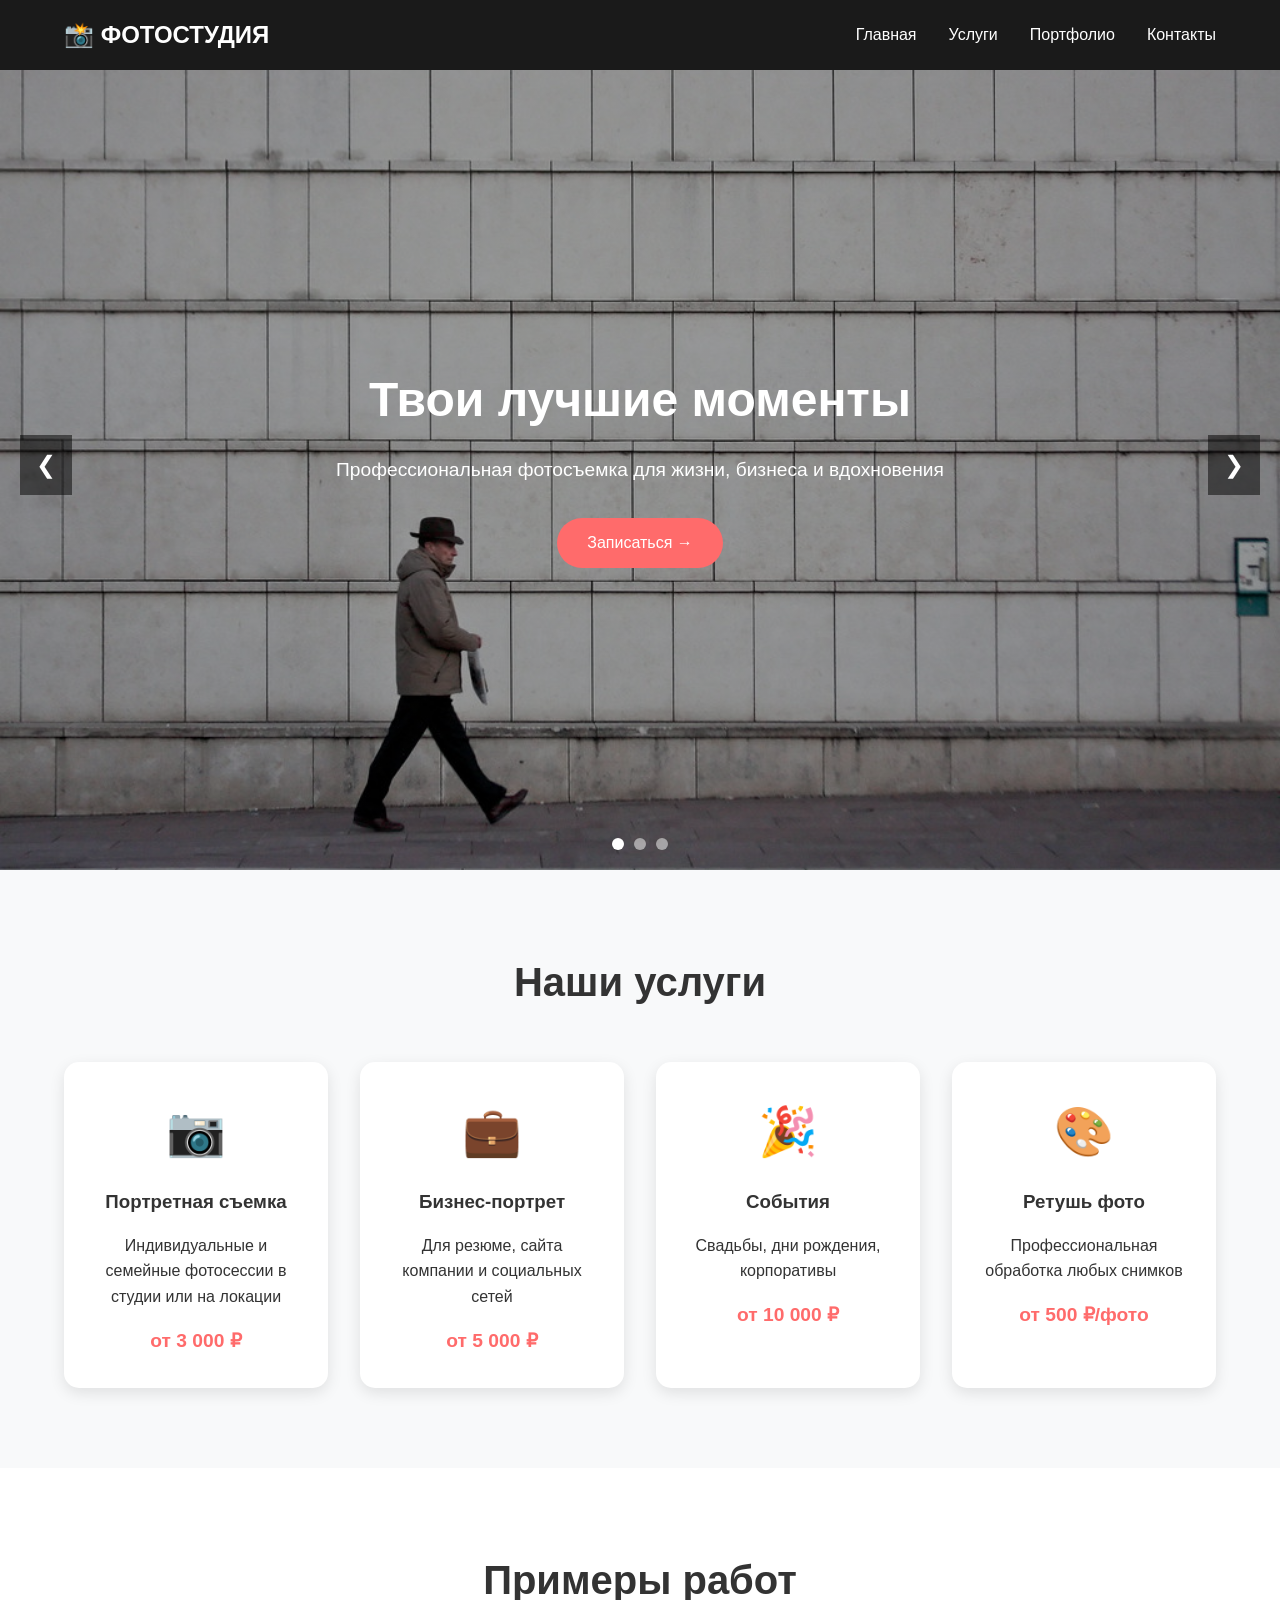
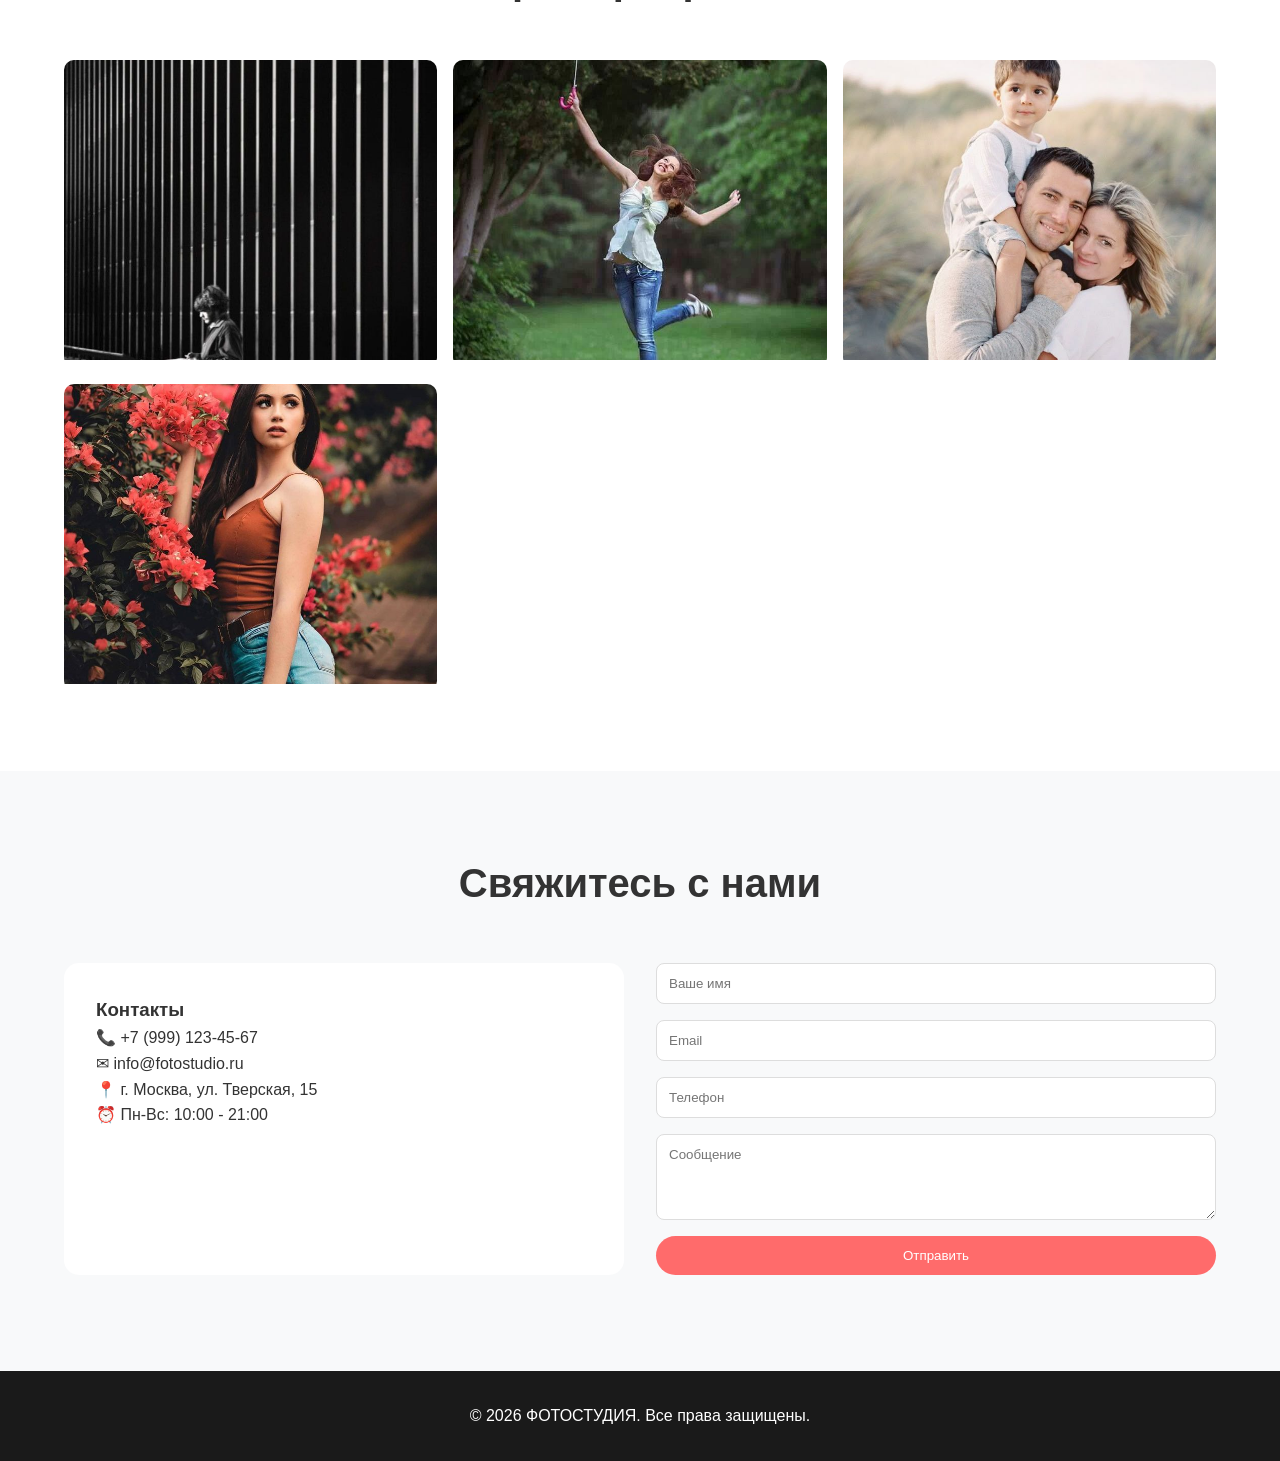
==== index.html @ b85321eb "Верный сайт" ====
﻿<!DOCTYPE html>
<html lang="ru">
<head>
    <meta charset="UTF-8">
    <meta name="viewport" content="width=device-width, initial-scale=1.0">
    <title>Фотостудия | Профессиональная фотосъемка</title>
    <link rel="stylesheet" href="css/style.css">
</head>
<body>
    <header>
        <nav>
            <div class="logo">
                <h1>📸 ФОТОСТУДИЯ</h1>
            </div>
            <ul class="nav-links">
                <li><a href="#home">Главная</a></li>
                <li><a href="#services">Услуги</a></li>
                <li><a href="#portfolio">Портфолио</a></li>
                <li><a href="#contact">Контакты</a></li>
            </ul>
        </nav>
    </header>

    <!-- СЛАЙДЕР -->
    <section id="home" class="hero-slider">
        <div class="slider-container">
            <div class="slide active" style="background-image: linear-gradient(rgba(0,0,0,0.4), rgba(0,0,0,0.4)), url('/images/slide1.jpg')">
                <div class="slide-content">
                    <h1>Твои лучшие моменты</h1>
                    <p>Профессиональная фотосъемка для жизни, бизнеса и вдохновения</p>
                    <a href="#contact" class="btn">Записаться →</a>
                </div>
            </div>
            <div class="slide" style="background-image: linear-gradient(rgba(0,0,0,0.4), rgba(0,0,0,0.4)), url('/images/slide2.jpg')">
                <div class="slide-content">
                    <h1>Студия с душой</h1>
                    <p>Современное оборудование и уютная атмосфера</p>
                    <a href="#contact" class="btn">Забронировать →</a>
                </div>
            </div>
            <div class="slide" style="background-image: linear-gradient(rgba(0,0,0,0.4), rgba(0,0,0,0.4)), url('/images/slide3.jpg')">
                <div class="slide-content">
                    <h1>Профессиональная съемка</h1>
                    <p>Поможем создать идеальные фото</p>
                    <a href="#contact" class="btn">Узнать цены →</a>
                </div>
            </div>
        </div>
        <button class="slider-btn prev" onclick="changeSlide(-1)">❮</button>
        <button class="slider-btn next" onclick="changeSlide(1)">❯</button>
        <div class="slider-dots">
            <span class="dot active" onclick="currentSlide(0)"></span>
            <span class="dot" onclick="currentSlide(1)"></span>
            <span class="dot" onclick="currentSlide(2)"></span>
        </div>
    </section>

    <!-- УСЛУГИ -->
    <section id="services" class="services">
        <h2>Наши услуги</h2>
        <div class="service-cards">
            <div class="card">
                <div class="card-icon">📷</div>
                <h3>Портретная съемка</h3>
                <p>Индивидуальные и семейные фотосессии в студии или на локации</p>
                <p class="price">от 3 000 ₽</p>
            </div>
            <div class="card">
                <div class="card-icon">💼</div>
                <h3>Бизнес-портрет</h3>
                <p>Для резюме, сайта компании и социальных сетей</p>
                <p class="price">от 5 000 ₽</p>
            </div>
            <div class="card">
                <div class="card-icon">🎉</div>
                <h3>События</h3>
                <p>Свадьбы, дни рождения, корпоративы</p>
                <p class="price">от 10 000 ₽</p>
            </div>
            <div class="card">
                <div class="card-icon">🎨</div>
                <h3>Ретушь фото</h3>
                <p>Профессиональная обработка любых снимков</p>
                <p class="price">от 500 ₽/фото</p>
            </div>
        </div>
    </section>

    <!-- ПОРТФОЛИО -->
    <section id="portfolio" class="portfolio">
        <h2>Примеры работ</h2>
        <div class="gallery">
            <div class="gallery-item">
                <img src="/images/portfolio1.jpg" alt="Фотосессия 1">
            </div>
            <div class="gallery-item">
                <img src="/images/portfolio2.jpg" alt="Фотосессия 2">
            </div>
            <div class="gallery-item">
                <img src="/images/portfolio3.jpg" alt="Фотосессия 3">
            </div>
            <div class="gallery-item">
                <img src="/images/portfolio4.jpg" alt="Фотосессия 4">
            </div>
        </div>
    </section>

    <!-- КОНТАКТЫ -->
    <section id="contact" class="contact">
        <h2>Свяжитесь с нами</h2>
        <div class="contact-container">
            <div class="contact-info">
                <h3>Контакты</h3>
                <p>📞 +7 (999) 123-45-67</p>
                <p>✉ info@fotostudio.ru</p>
                <p>📍 г. Москва, ул. Тверская, 15</p>
                <p>⏰ Пн-Вс: 10:00 - 21:00</p>
            </div>
            <form id="contact-form" class="contact-form">
                <input type="text" id="name" name="Name" placeholder="Ваше имя" required>
                <input type="email" id="email" name="Email" placeholder="Email" required>
                <input type="tel" id="phone" name="Phone" placeholder="Телефон">
                <textarea id="message" name="Message" placeholder="Сообщение" rows="4" required></textarea>
                <button type="submit" class="btn">Отправить</button>
            </form>
        </div>
        <div id="form-status" class="form-status"></div>
    </section>

    <footer>
        <p>© 2026 ФОТОСТУДИЯ. Все права защищены.</p>
    </footer>

    <script src="js/script.js"></script>
</body>
</html>
---- css/style.css ----
﻿* {
    margin: 0;
    padding: 0;
    box-sizing: border-box;
}

body {
    font-family: 'Segoe UI', Tahoma, Geneva, Verdana, sans-serif;
    line-height: 1.6;
    color: #333;
}

/* ШАПКА */
header {
    background: #1a1a1a;
    color: white;
    padding: 1rem 5%;
    position: fixed;
    width: 100%;
    top: 0;
    z-index: 100;
}

nav {
    display: flex;
    justify-content: space-between;
    align-items: center;
    max-width: 1200px;
    margin: 0 auto;
}

.logo h1 {
    font-size: 1.5rem;
}

.nav-links {
    display: flex;
    list-style: none;
    gap: 2rem;
}

    .nav-links a {
        color: white;
        text-decoration: none;
        transition: color 0.3s;
    }

        .nav-links a:hover {
            color: #ff6b6b;
        }

/* СЛАЙДЕР */
.hero-slider {
    position: relative;
    height: 90vh;
    margin-top: 60px;
    overflow: hidden;
}

.slider-container {
    position: relative;
    height: 100%;
}

.slide {
    position: absolute;
    top: 0;
    left: 0;
    width: 100%;
    height: 100%;
    background-size: cover;
    background-position: center;
    opacity: 0;
    transition: opacity 0.5s ease;
    display: flex;
    align-items: center;
    justify-content: center;
    text-align: center;
    color: white;
}

    .slide.active {
        opacity: 1;
    }

.slide-content h1 {
    font-size: 3rem;
    margin-bottom: 1rem;
}

.slide-content p {
    font-size: 1.2rem;
    margin-bottom: 2rem;
}

.slider-btn {
    position: absolute;
    top: 50%;
    transform: translateY(-50%);
    background: rgba(0,0,0,0.5);
    color: white;
    border: none;
    padding: 1rem;
    cursor: pointer;
    font-size: 1.5rem;
    z-index: 10;
    transition: background 0.3s;
}

    .slider-btn:hover {
        background: rgba(0,0,0,0.8);
    }

.prev {
    left: 20px;
}

.next {
    right: 20px;
}

.slider-dots {
    position: absolute;
    bottom: 20px;
    left: 50%;
    transform: translateX(-50%);
    display: flex;
    gap: 10px;
}

.dot {
    width: 12px;
    height: 12px;
    background: rgba(255,255,255,0.5);
    border-radius: 50%;
    cursor: pointer;
    transition: background 0.3s;
}

    .dot.active {
        background: white;
    }

.btn {
    display: inline-block;
    padding: 12px 30px;
    background: #ff6b6b;
    color: white;
    text-decoration: none;
    border-radius: 50px;
    transition: transform 0.3s, background 0.3s;
    border: none;
    cursor: pointer;
}

    .btn:hover {
        background: #ff5252;
        transform: translateY(-3px);
    }

/* УСЛУГИ */
.services {
    padding: 5rem 5%;
    background: #f8f9fa;
}

    .services h2 {
        text-align: center;
        font-size: 2.5rem;
        margin-bottom: 3rem;
    }

.service-cards {
    display: grid;
    grid-template-columns: repeat(auto-fit, minmax(250px, 1fr));
    gap: 2rem;
    max-width: 1200px;
    margin: 0 auto;
}

.card {
    background: white;
    padding: 2rem;
    border-radius: 15px;
    text-align: center;
    box-shadow: 0 5px 15px rgba(0,0,0,0.1);
    transition: transform 0.3s;
}

    .card:hover {
        transform: translateY(-10px);
    }

.card-icon {
    font-size: 3rem;
    margin-bottom: 1rem;
}

.card h3 {
    margin-bottom: 1rem;
    color: #333;
}

.price {
    margin-top: 1rem;
    font-size: 1.2rem;
    color: #ff6b6b;
    font-weight: bold;
}

/* ПОРТФОЛИО */
.portfolio {
    padding: 5rem 5%;
}

    .portfolio h2 {
        text-align: center;
        font-size: 2.5rem;
        margin-bottom: 3rem;
    }

.gallery {
    display: grid;
    grid-template-columns: repeat(auto-fit, minmax(300px, 1fr));
    gap: 1rem;
    max-width: 1200px;
    margin: 0 auto;
}

.gallery-item {
    overflow: hidden;
    border-radius: 10px;
}

    .gallery-item img {
        width: 100%;
        height: 300px;
        object-fit: cover;
        transition: transform 0.3s;
    }

        .gallery-item img:hover {
            transform: scale(1.05);
        }

/* КОНТАКТЫ */
.contact {
    padding: 5rem 5%;
    background: #f8f9fa;
}

    .contact h2 {
        text-align: center;
        font-size: 2.5rem;
        margin-bottom: 3rem;
    }

.contact-container {
    display: grid;
    grid-template-columns: 1fr 1fr;
    gap: 2rem;
    max-width: 1200px;
    margin: 0 auto;
}

.contact-info {
    background: white;
    padding: 2rem;
    border-radius: 15px;
}

.contact-form {
    display: flex;
    flex-direction: column;
    gap: 1rem;
}

    .contact-form input,
    .contact-form textarea {
        padding: 12px;
        border: 1px solid #ddd;
        border-radius: 8px;
        font-family: inherit;
    }

.form-status {
    text-align: center;
    margin-top: 1rem;
}

footer {
    background: #1a1a1a;
    color: white;
    text-align: center;
    padding: 2rem;
}

/* АДАПТАЦИЯ */
@media (max-width: 768px) {
    .nav-links {
        display: none;
    }

    .slide-content h1 {
        font-size: 2rem;
    }

    .contact-container {
        grid-template-columns: 1fr;
    }
}
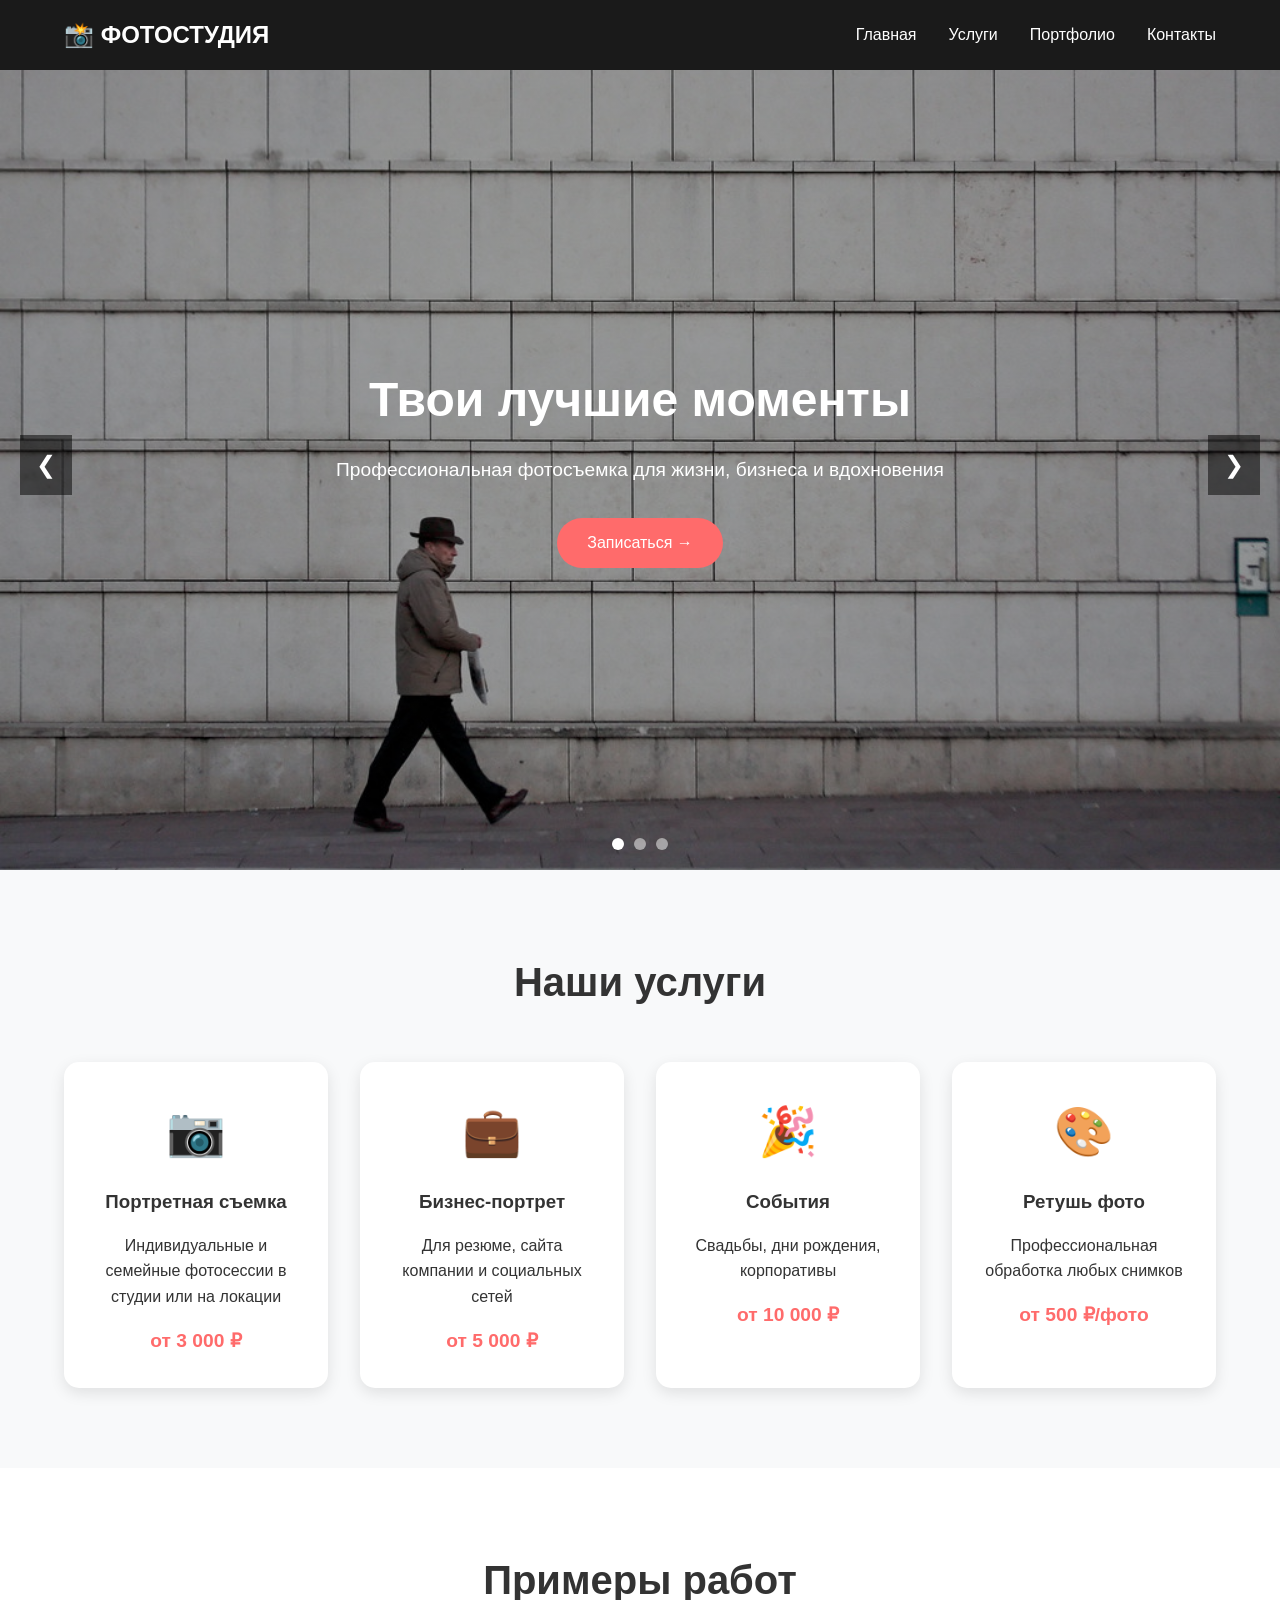
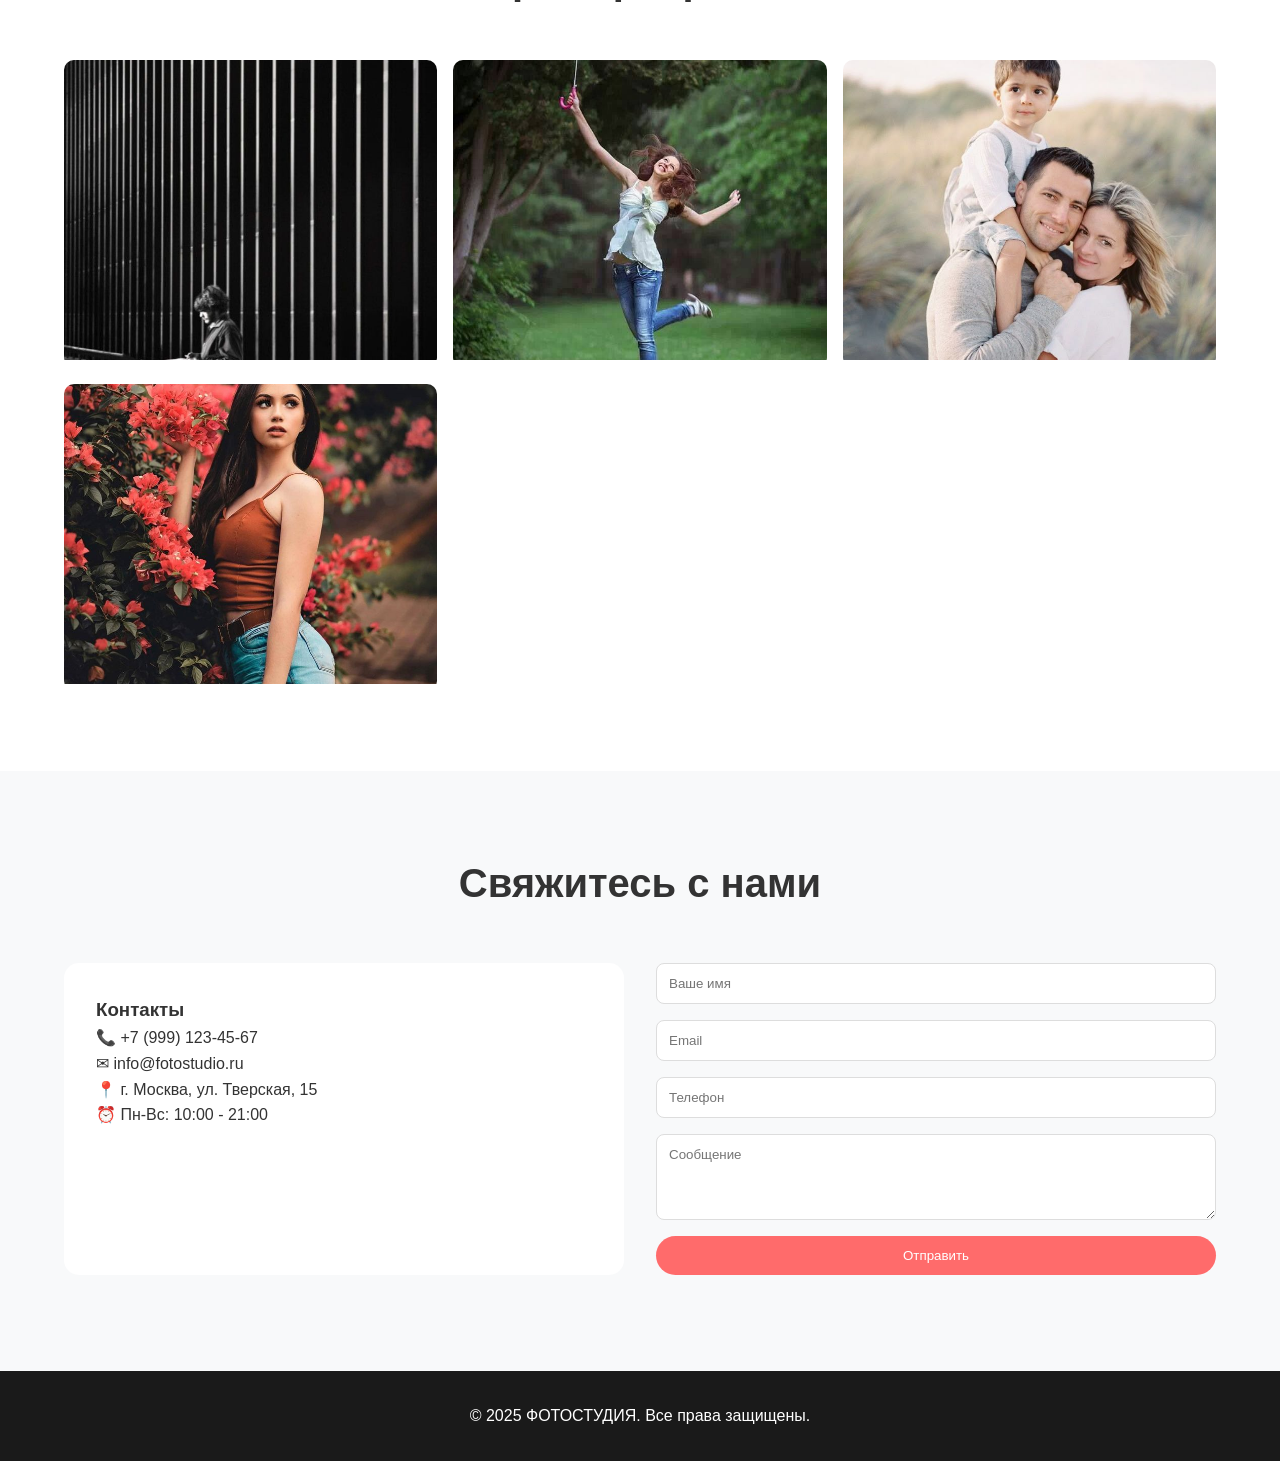
==== commit 7c0c9e49: "Update index.html" ====
--- a/index.html
+++ b/index.html
@@ -1,4 +1,4 @@
-﻿<!DOCTYPE html>
+<!DOCTYPE html>
 <html lang="ru">
 <head>
     <meta charset="UTF-8">
@@ -24,21 +24,21 @@
     <!-- СЛАЙДЕР -->
     <section id="home" class="hero-slider">
         <div class="slider-container">
-            <div class="slide active" style="background-image: linear-gradient(rgba(0,0,0,0.4), rgba(0,0,0,0.4)), url('/images/slide1.jpg')">
+            <div class="slide active" style="background-image: linear-gradient(rgba(0,0,0,0.4), rgba(0,0,0,0.4)), url('images/slide1.jpg')">
                 <div class="slide-content">
                     <h1>Твои лучшие моменты</h1>
                     <p>Профессиональная фотосъемка для жизни, бизнеса и вдохновения</p>
                     <a href="#contact" class="btn">Записаться →</a>
                 </div>
             </div>
-            <div class="slide" style="background-image: linear-gradient(rgba(0,0,0,0.4), rgba(0,0,0,0.4)), url('/images/slide2.jpg')">
+            <div class="slide" style="background-image: linear-gradient(rgba(0,0,0,0.4), rgba(0,0,0,0.4)), url('images/slide2.jpg')">
                 <div class="slide-content">
                     <h1>Студия с душой</h1>
                     <p>Современное оборудование и уютная атмосфера</p>
                     <a href="#contact" class="btn">Забронировать →</a>
                 </div>
             </div>
-            <div class="slide" style="background-image: linear-gradient(rgba(0,0,0,0.4), rgba(0,0,0,0.4)), url('/images/slide3.jpg')">
+            <div class="slide" style="background-image: linear-gradient(rgba(0,0,0,0.4), rgba(0,0,0,0.4)), url('images/slide3.jpg')">
                 <div class="slide-content">
                     <h1>Профессиональная съемка</h1>
                     <p>Поможем создать идеальные фото</p>
@@ -91,16 +91,16 @@
         <h2>Примеры работ</h2>
         <div class="gallery">
             <div class="gallery-item">
-                <img src="/images/portfolio1.jpg" alt="Фотосессия 1">
+                <img src="images/portfolio1.jpg" alt="Фотосессия 1">
             </div>
             <div class="gallery-item">
-                <img src="/images/portfolio2.jpg" alt="Фотосессия 2">
+                <img src="images/portfolio2.jpg" alt="Фотосессия 2">
             </div>
             <div class="gallery-item">
-                <img src="/images/portfolio3.jpg" alt="Фотосессия 3">
+                <img src="images/portfolio3.jpg" alt="Фотосессия 3">
             </div>
             <div class="gallery-item">
-                <img src="/images/portfolio4.jpg" alt="Фотосессия 4">
+                <img src="images/portfolio4.jpg" alt="Фотосессия 4">
             </div>
         </div>
     </section>
@@ -128,9 +128,9 @@
     </section>
 
     <footer>
-        <p>© 2026 ФОТОСТУДИЯ. Все права защищены.</p>
+        <p>© 2025 ФОТОСТУДИЯ. Все права защищены.</p>
     </footer>
 
     <script src="js/script.js"></script>
 </body>
-</html>+</html>
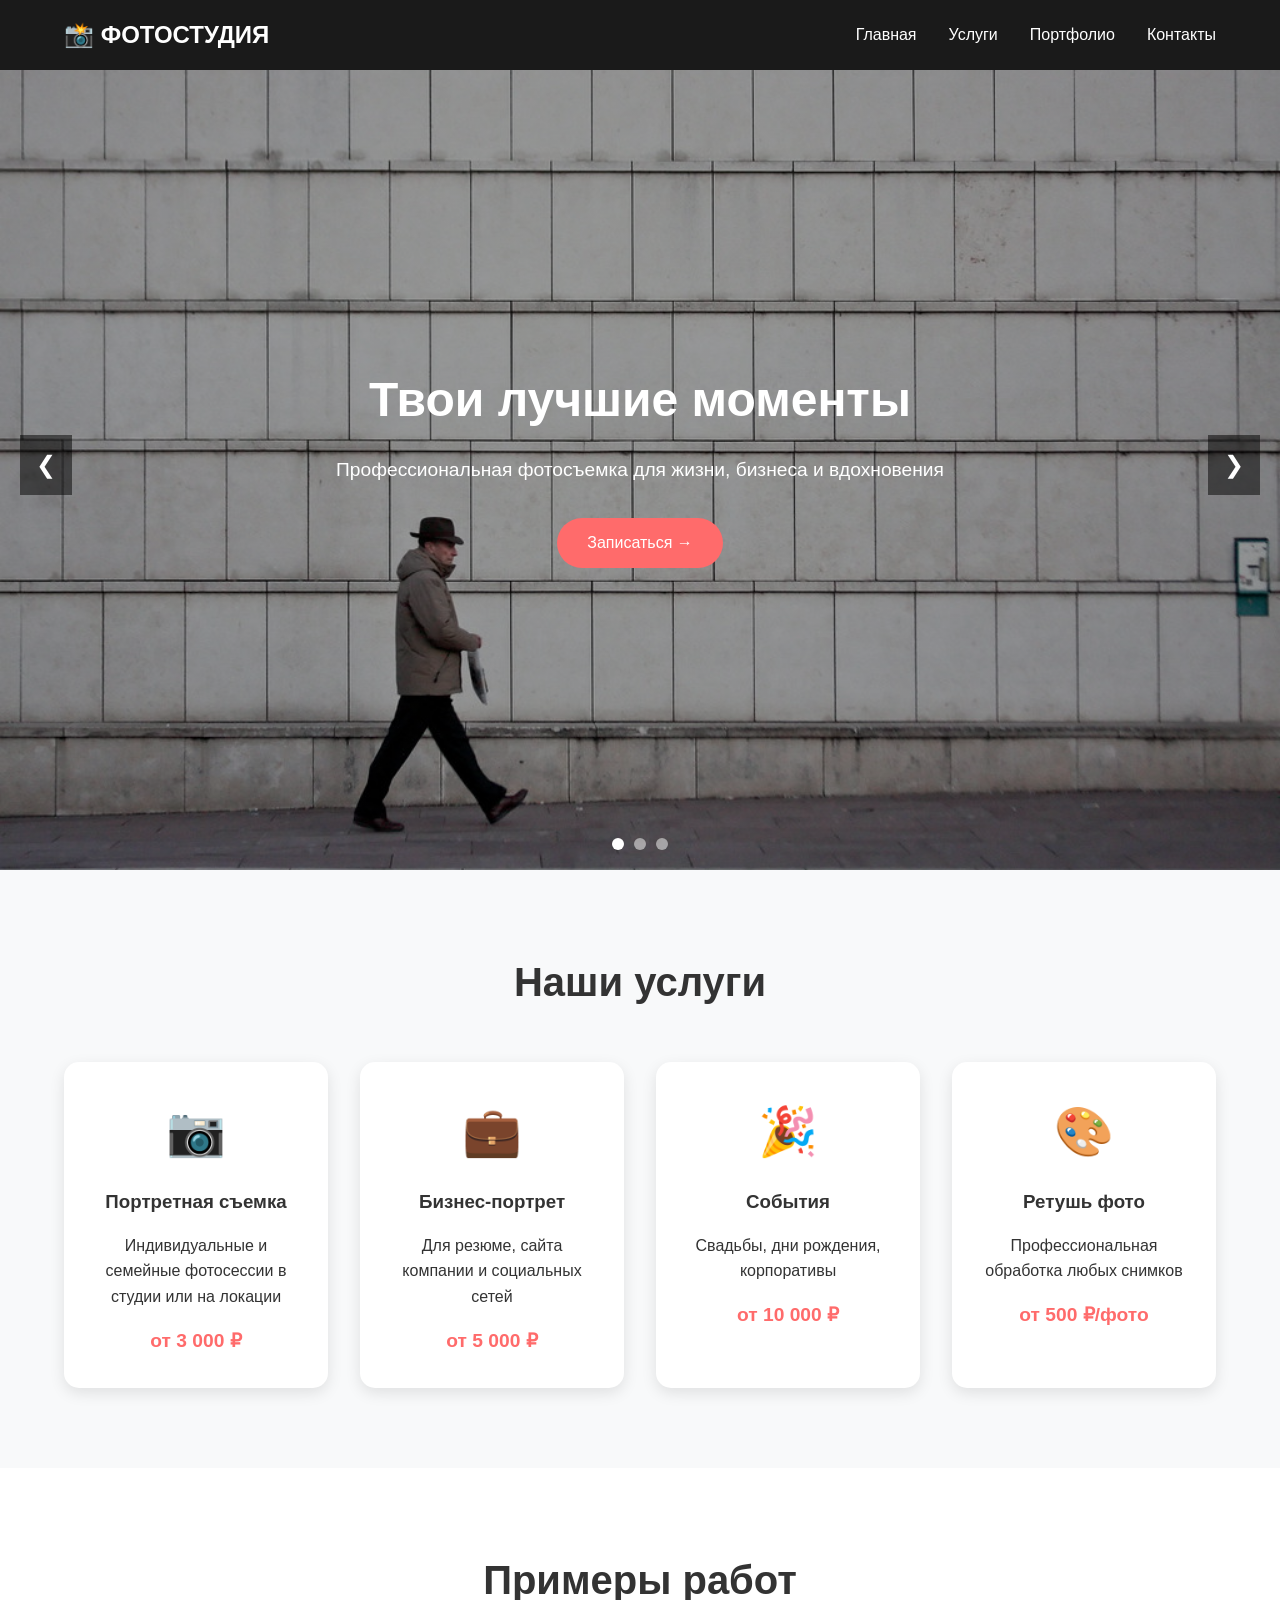
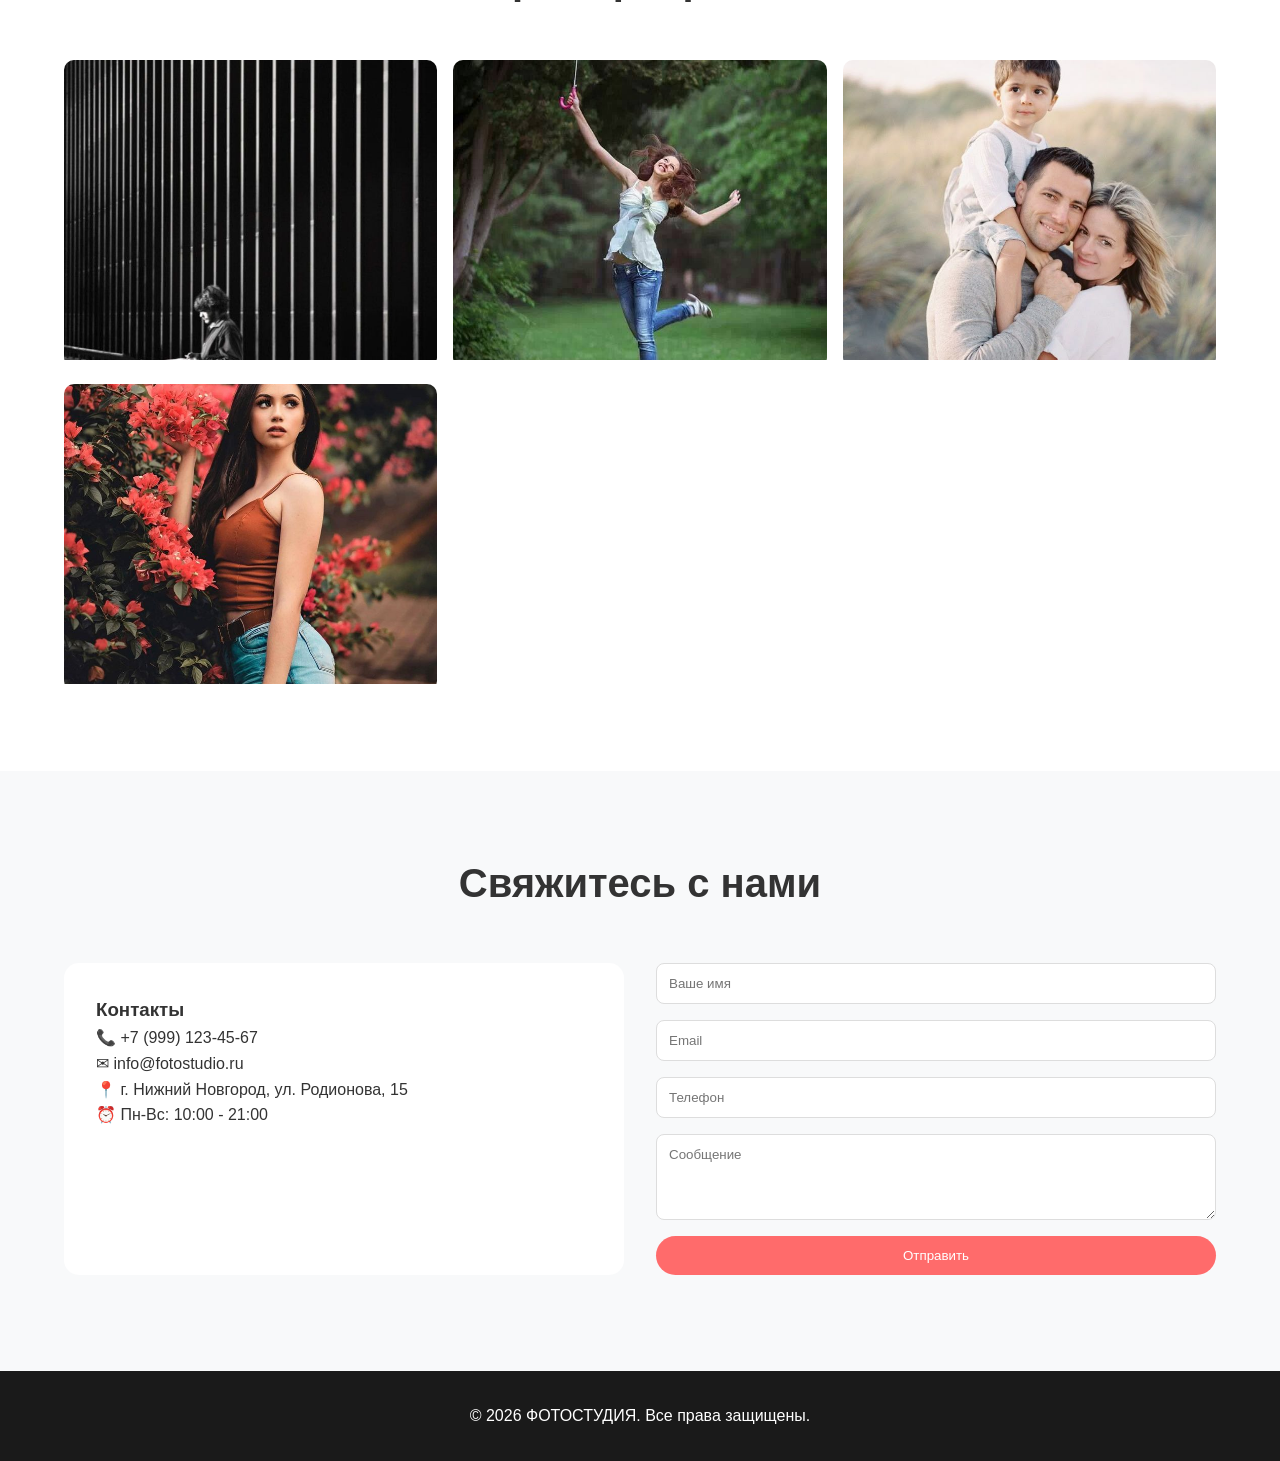
==== commit 98e4b5d9: "Update index.html" ====
--- a/index.html
+++ b/index.html
@@ -113,7 +113,7 @@
                 <h3>Контакты</h3>
                 <p>📞 +7 (999) 123-45-67</p>
                 <p>✉ info@fotostudio.ru</p>
-                <p>📍 г. Москва, ул. Тверская, 15</p>
+                <p>📍 г. Нижний Новгород, ул. Родионова, 15</p>
                 <p>⏰ Пн-Вс: 10:00 - 21:00</p>
             </div>
             <form id="contact-form" class="contact-form">
@@ -128,7 +128,7 @@
     </section>
 
     <footer>
-        <p>© 2025 ФОТОСТУДИЯ. Все права защищены.</p>
+        <p>© 2026 ФОТОСТУДИЯ. Все права защищены.</p>
     </footer>
 
     <script src="js/script.js"></script>
